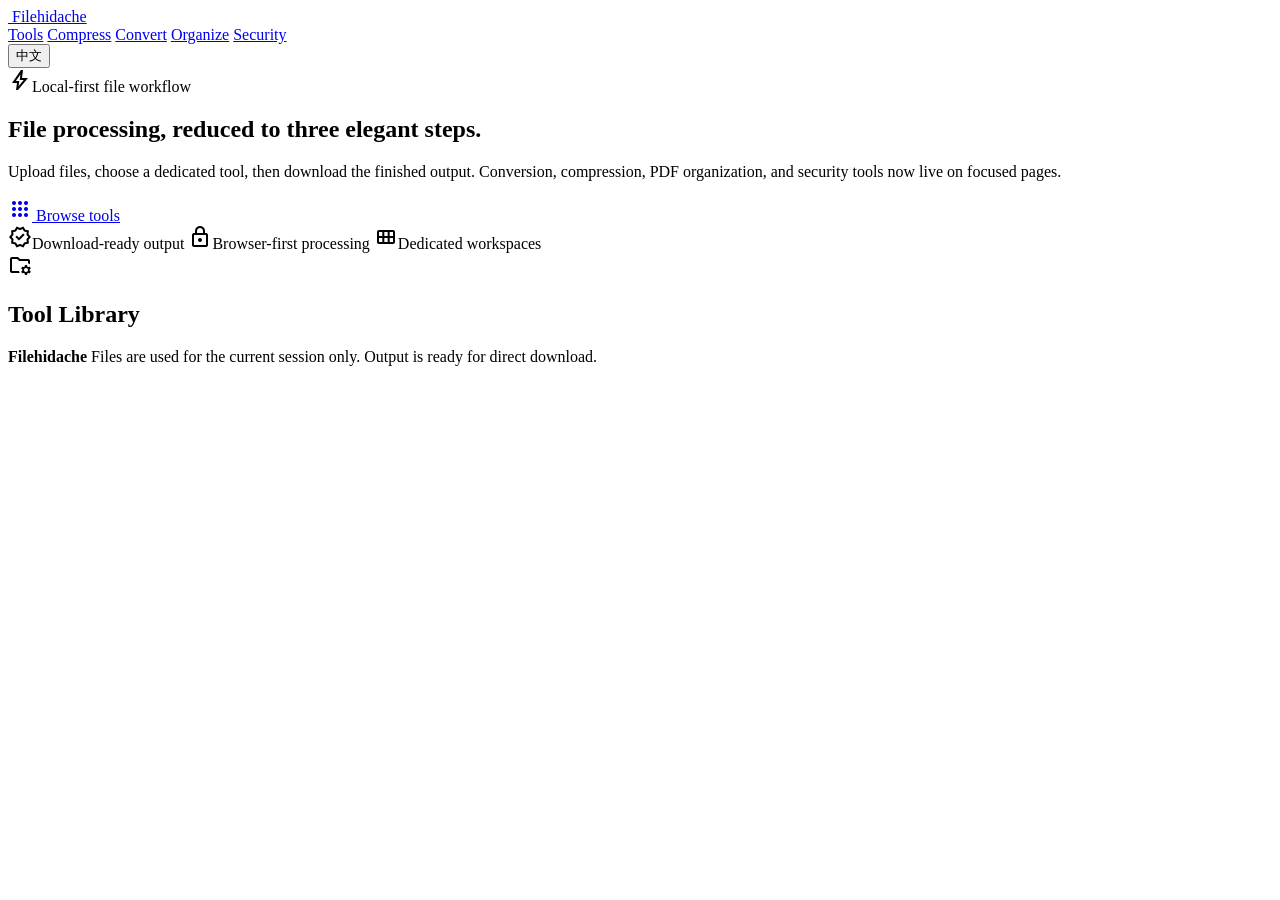
==== index.html @ 335531cc "Add files via upload" ====
﻿<!doctype html>
<html lang="zh-CN">
<head>
  <meta charset="utf-8">
  <meta name="viewport" content="width=device-width, initial-scale=1">
  <title>Filehidache - File Processing</title>
  <link rel="preconnect" href="https://fonts.googleapis.com">
  <link rel="preconnect" href="https://fonts.gstatic.com" crossorigin>
  <link href="https://fonts.googleapis.com/css2?family=Inter:wght@400;600;700;800;900&display=swap" rel="stylesheet">
  <link href="https://fonts.googleapis.com/css2?family=Material+Symbols+Outlined:wght,FILL@100..700,0..1&display=swap" rel="stylesheet">
  <link rel="stylesheet" href="assets/app.css">
</head>
<body data-page="tools">
  <header class="topbar">
    <div class="container topbar-inner">
      <a class="brand" href="index.html">
        <span class="brand-mark" aria-hidden="true"><img class="brand-logo" src="assets/filehidache-logo.png" alt=""></span>
        <span>Filehidache</span>
      </a>
      <nav class="nav" aria-label="Primary navigation">
        <a href="index.html">Tools</a>
        <a href="compress.html">Compress</a>
        <a href="convert.html">Convert</a>
        <a href="merge.html">Organize</a>
        <a href="security.html">Security</a>
      </nav>
      <div class="account-actions">
        <button id="languageToggle" class="lang-toggle" type="button" aria-label="Switch language">中文</button>
      </div>
    </div>
  </header>

  <main>
    <section class="hero">
      <div class="container hero-grid">
        <div>
          <span class="eyebrow"><span class="material-symbols-outlined">bolt</span>Local-first file workflow</span>
          <h1>File processing, reduced to three elegant steps.</h1>
          <p>Upload files, choose a dedicated tool, then download the finished output. Conversion, compression, PDF organization, and security tools now live on focused pages.</p>
          <div class="hero-actions">
            <a class="btn btn-primary" href="#tools">
              <span class="material-symbols-outlined">apps</span>
              Browse tools
            </a>
          </div>
          <div class="trust-row">
            <span><span class="material-symbols-outlined">verified</span>Download-ready output</span>
            <span><span class="material-symbols-outlined">lock</span>Browser-first processing</span>
            <span><span class="material-symbols-outlined">view_module</span>Dedicated workspaces</span>
          </div>
        </div>
        <div class="hero-card hero-art" aria-hidden="true">
          <div class="art-orbit art-orbit-one"></div>
          <div class="art-orbit art-orbit-two"></div>
          <div class="art-glass art-glass-main">
            <span></span>
            <span></span>
            <span></span>
          </div>
          <div class="art-glass art-glass-side">
            <span></span>
            <span></span>
          </div>
          <div class="art-core">
            <span class="material-symbols-outlined">folder_managed</span>
          </div>
          <div class="art-dot art-dot-one"></div>
          <div class="art-dot art-dot-two"></div>
          <div class="art-dot art-dot-three"></div>
        </div>
      </div>
    </section>

    <section id="tools" class="section section-muted tool-library-section">
      <div class="container">
        <div class="section-head">
          <div>
            <h2>Tool Library</h2>
          </div>
        </div>
        <div id="toolGrid" class="tool-grid"></div>
      </div>
    </section>
  </main>

  <footer class="footer">
    <div class="container footer-inner">
      <strong>Filehidache</strong>
      <span>Files are used for the current session only. Output is ready for direct download.</span>
    </div>
  </footer>

  <script src="assets/app.js"></script>
</body>
</html>
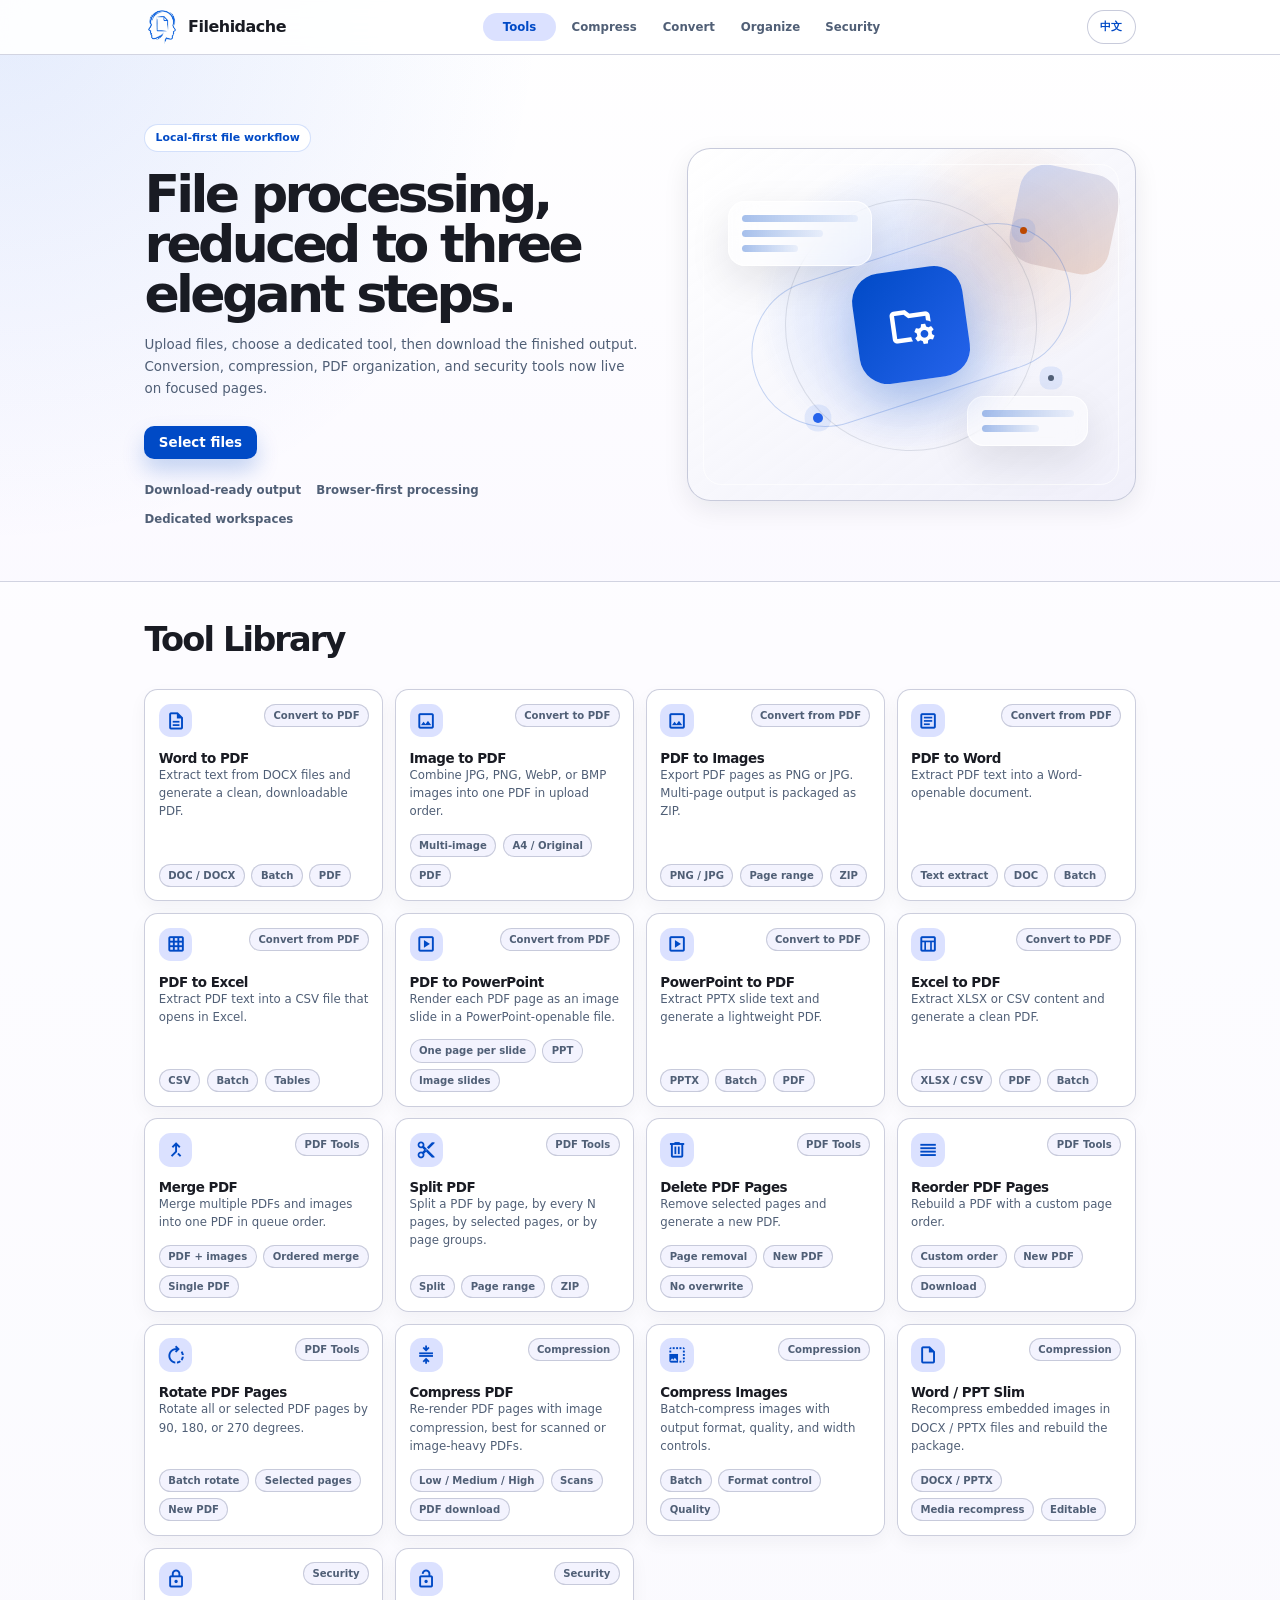
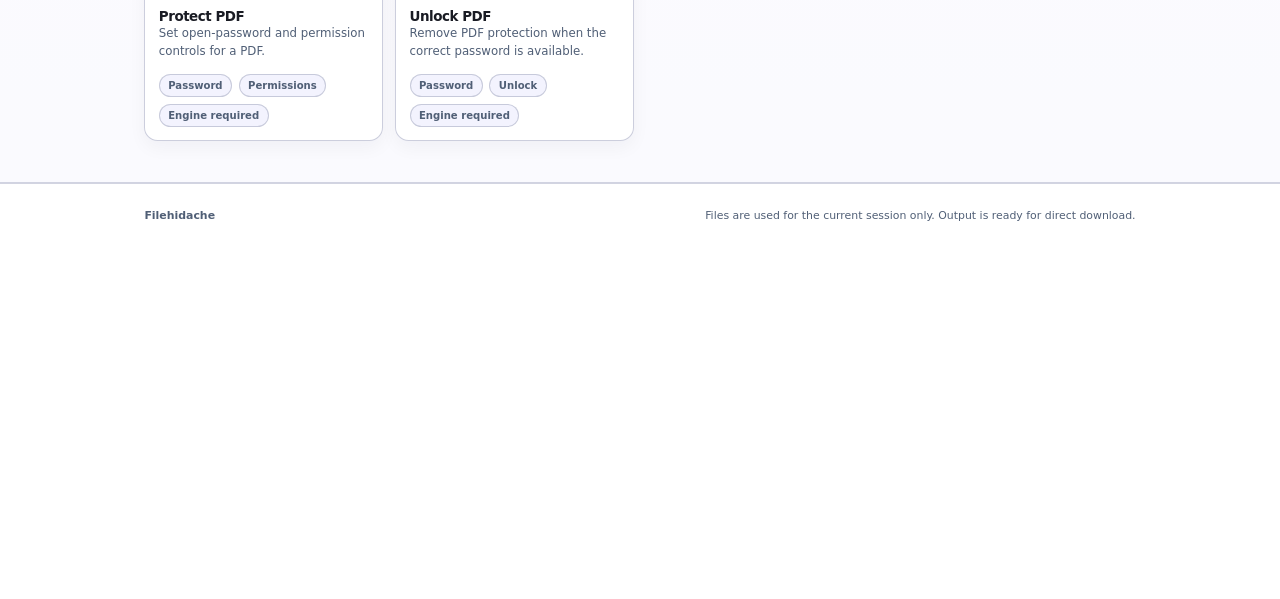
==== commit 2fbabdc2: "fix: publish assets folder for GitHub Pages" ====
--- a/index.html
+++ b/index.html
@@ -90,7 +90,8 @@
     </div>
   </footer>
 
-  <script src="assets/app.js"></script>
+  <script>setTimeout(function(){document.body&&document.body.classList.add("app-ready");},1800);</script>
+  <script src="assets/app.js"></script>
 </body>
 </html>
 
--- a/assets/app.css
+++ b/assets/app.css
@@ -0,0 +1,1439 @@
+:root {
+  --surface: #faf8ff;
+  --surface-lowest: #ffffff;
+  --surface-low: #f3f3fe;
+  --surface-container: #ededf9;
+  --surface-high: #e7e7f3;
+  --text: #191b23;
+  --muted: #505f76;
+  --line: #c3c6d7;
+  --primary: #004ac6;
+  --primary-strong: #2563eb;
+  --primary-soft: #dbe1ff;
+  --orange: #bc4800;
+  --danger: #ba1a1a;
+  --ok: #0f7b4f;
+  --shadow: 0 10px 30px rgba(15, 23, 42, 0.08);
+  --radius: 16px;
+  --ui-zoom: 0.84;
+  --latin-font: Inter, ui-sans-serif, system-ui, -apple-system, BlinkMacSystemFont, "Segoe UI", sans-serif;
+}
+
+* {
+  box-sizing: border-box;
+}
+
+html {
+  scroll-behavior: smooth;
+}
+
+body {
+  margin: 0;
+  min-height: 100vh;
+  font-family: var(--latin-font);
+  color: var(--text);
+  background:
+    radial-gradient(circle at top left, rgba(37, 99, 235, 0.12), transparent 34rem),
+    linear-gradient(180deg, #ffffff 0%, var(--surface) 40%, var(--surface-low) 100%);
+  zoom: var(--ui-zoom);
+}
+
+body:not(.app-ready) .topbar,
+body:not(.app-ready) main,
+body:not(.app-ready) footer {
+  opacity: 0;
+}
+
+body:not(.app-ready) .topbar {
+  pointer-events: none;
+}
+
+body.app-ready .topbar,
+body.app-ready main,
+body.app-ready footer {
+  opacity: 1;
+  transition: opacity 120ms ease;
+}
+
+a {
+  color: inherit;
+  text-decoration: none;
+}
+
+button,
+input,
+select,
+textarea {
+  font: inherit;
+}
+
+button {
+  cursor: pointer;
+}
+
+button:disabled {
+  cursor: not-allowed;
+  opacity: 0.55;
+}
+
+.material-symbols-outlined {
+  font-variation-settings: "FILL" 0, "wght" 500, "GRAD" 0, "opsz" 24;
+  line-height: 1;
+}
+
+.container {
+  width: min(1180px, calc(100% - 42px));
+  margin: 0 auto;
+}
+
+.topbar {
+  position: sticky;
+  top: 0;
+  z-index: 40;
+  border-bottom: 1px solid rgba(195, 198, 215, 0.75);
+  background: rgba(255, 255, 255, 0.9);
+  backdrop-filter: blur(18px);
+}
+
+.topbar-inner {
+  height: 64px;
+  display: flex;
+  align-items: center;
+  justify-content: space-between;
+  gap: 24px;
+}
+
+.brand {
+  display: inline-flex;
+  align-items: center;
+  gap: 10px;
+  font-family: var(--latin-font);
+  font-weight: 800;
+  letter-spacing: -0.03em;
+  font-size: 19px;
+}
+
+.brand-mark {
+  width: 42px;
+  height: 42px;
+  display: inline-grid;
+  place-items: center;
+  flex: 0 0 auto;
+}
+
+.brand-logo {
+  width: 42px;
+  height: 42px;
+  display: block;
+  object-fit: contain;
+}
+
+.nav {
+  display: flex;
+  align-items: center;
+  justify-content: center;
+  gap: 6px;
+}
+
+.nav a {
+  display: inline-flex;
+  align-items: center;
+  justify-content: center;
+  min-width: 88px;
+  padding: 8px 12px;
+  border-radius: 999px;
+  color: var(--muted);
+  font-size: 14px;
+  font-weight: 700;
+  white-space: nowrap;
+  transition: 0.2s ease;
+}
+
+.nav a:hover,
+.nav a.is-active {
+  color: var(--primary);
+  background: var(--primary-soft);
+}
+
+.account-actions {
+  display: flex;
+  align-items: center;
+  gap: 10px;
+}
+
+.lang-toggle {
+  width: 58px;
+  min-height: 40px;
+  border: 1px solid rgba(195, 198, 215, 0.9);
+  border-radius: 999px;
+  color: var(--primary);
+  background: #ffffff;
+  padding: 0 14px;
+  font-size: 13px;
+  font-weight: 900;
+}
+
+.lang-toggle:hover {
+  background: var(--primary-soft);
+}
+
+.ghost-link {
+  color: var(--muted);
+  font-size: 14px;
+  font-weight: 700;
+}
+
+.btn {
+  min-height: 40px;
+  border: 1px solid transparent;
+  border-radius: 12px;
+  display: inline-flex;
+  align-items: center;
+  justify-content: center;
+  gap: 9px;
+  padding: 0 16px;
+  font-weight: 800;
+  transition: 0.2s ease;
+}
+
+.btn-primary {
+  color: #ffffff;
+  background: var(--primary);
+  box-shadow: 0 14px 26px rgba(0, 74, 198, 0.22);
+}
+
+.btn-primary:hover {
+  background: #003ea8;
+  transform: translateY(-1px);
+}
+
+.btn-secondary {
+  color: var(--text);
+  background: #ffffff;
+  border-color: var(--line);
+}
+
+.btn-secondary:hover {
+  background: var(--surface-low);
+}
+
+.hero {
+  padding: 82px 0 66px;
+}
+
+.hero-grid {
+  display: grid;
+  grid-template-columns: minmax(0, 1.05fr) minmax(340px, 0.95fr);
+  gap: 56px;
+  align-items: center;
+}
+
+.eyebrow {
+  display: inline-flex;
+  align-items: center;
+  gap: 8px;
+  border: 1px solid rgba(37, 99, 235, 0.2);
+  border-radius: 999px;
+  background: #ffffff;
+  color: var(--primary);
+  font-size: 13px;
+  font-weight: 800;
+  padding: 8px 12px;
+}
+
+h1,
+h2,
+h3,
+p {
+  margin-top: 0;
+}
+
+.hero h1 {
+  margin: 20px 0 18px;
+  max-width: 780px;
+  font-size: clamp(34px, 5vw, 62px);
+  line-height: 0.96;
+  letter-spacing: -0.07em;
+}
+
+.hero p {
+  max-width: 640px;
+  color: var(--muted);
+  font-size: 16px;
+  line-height: 1.65;
+}
+
+.hero-actions {
+  display: flex;
+  flex-wrap: wrap;
+  gap: 14px;
+  margin-top: 30px;
+}
+
+.trust-row {
+  display: flex;
+  flex-wrap: wrap;
+  gap: 18px;
+  margin-top: 28px;
+  color: var(--muted);
+  font-size: 14px;
+  font-weight: 700;
+}
+
+.trust-row span {
+  display: inline-flex;
+  align-items: center;
+  gap: 7px;
+}
+
+.hero-card {
+  position: relative;
+  min-height: 420px;
+  border: 1px solid rgba(195, 198, 215, 0.9);
+  border-radius: 28px;
+  overflow: hidden;
+  background:
+    linear-gradient(145deg, rgba(255, 255, 255, 0.96), rgba(243, 243, 254, 0.92)),
+    radial-gradient(circle at 20% 20%, rgba(37, 99, 235, 0.12), transparent 20rem);
+  box-shadow: var(--shadow);
+  padding: 22px;
+}
+
+.hero-card::before {
+  content: "";
+  position: absolute;
+  inset: 24px 24px auto auto;
+  width: 120px;
+  height: 120px;
+  border-radius: 32px;
+  background: linear-gradient(135deg, rgba(37, 99, 235, 0.2), rgba(188, 72, 0, 0.16));
+  transform: rotate(12deg);
+}
+
+.product-brief {
+  display: flex;
+  flex-direction: column;
+  justify-content: space-between;
+  gap: 22px;
+}
+
+.product-brief::before {
+  opacity: 0.55;
+}
+
+.brief-topline,
+.brief-flow,
+.brief-metrics {
+  position: relative;
+  z-index: 1;
+}
+
+.brief-topline {
+  display: flex;
+  align-items: flex-start;
+  justify-content: space-between;
+  gap: 18px;
+}
+
+.brief-score {
+  width: 74px;
+  height: 74px;
+  border-radius: 24px;
+  display: grid;
+  place-items: center;
+  color: #ffffff;
+  background: linear-gradient(135deg, var(--primary), var(--primary-strong));
+  font-size: 28px;
+  font-weight: 950;
+  letter-spacing: -0.08em;
+  box-shadow: 0 18px 34px rgba(0, 74, 198, 0.2);
+}
+
+.product-brief h2 {
+  position: relative;
+  z-index: 1;
+  max-width: 480px;
+  margin: 0;
+  font-size: clamp(28px, 4vw, 46px);
+  line-height: 1.02;
+  letter-spacing: -0.06em;
+}
+
+.product-brief p {
+  position: relative;
+  z-index: 1;
+  max-width: 520px;
+  margin: 0;
+  color: var(--muted);
+  line-height: 1.6;
+}
+
+.brief-metrics {
+  display: grid;
+  grid-template-columns: repeat(3, 1fr);
+  gap: 12px;
+}
+
+.brief-metrics div {
+  border: 1px solid rgba(195, 198, 215, 0.75);
+  border-radius: 16px;
+  background: rgba(255, 255, 255, 0.72);
+  padding: 14px;
+}
+
+.brief-metrics strong {
+  display: block;
+  font-size: 26px;
+  line-height: 1;
+  letter-spacing: -0.06em;
+}
+
+.brief-metrics span {
+  display: block;
+  margin-top: 6px;
+  color: var(--muted);
+  font-size: 12px;
+  font-weight: 800;
+}
+
+.brief-flow {
+  display: flex;
+  flex-wrap: wrap;
+  gap: 10px;
+}
+
+.brief-flow span {
+  border: 1px solid rgba(0, 74, 198, 0.16);
+  border-radius: 999px;
+  background: var(--primary-soft);
+  color: var(--primary);
+  padding: 9px 12px;
+  font-size: 13px;
+  font-weight: 900;
+}
+
+.hero-art {
+  min-height: 420px;
+  isolation: isolate;
+  background:
+    radial-gradient(circle at 48% 45%, rgba(37, 99, 235, 0.24), transparent 11rem),
+    radial-gradient(circle at 72% 28%, rgba(188, 72, 0, 0.14), transparent 9rem),
+    linear-gradient(145deg, rgba(255, 255, 255, 0.96), rgba(237, 237, 249, 0.82));
+}
+
+.hero-art::after {
+  content: "";
+  position: absolute;
+  inset: 18px;
+  border-radius: 22px;
+  border: 1px solid rgba(255, 255, 255, 0.7);
+  pointer-events: none;
+}
+
+.art-orbit {
+  position: absolute;
+  inset: 50%;
+  border: 1px solid rgba(0, 74, 198, 0.22);
+  border-radius: 999px;
+  transform: translate(-50%, -50%) rotate(-18deg);
+}
+
+.art-orbit-one {
+  width: 390px;
+  height: 176px;
+}
+
+.art-orbit-two {
+  width: 300px;
+  height: 300px;
+  border-color: rgba(80, 95, 118, 0.16);
+  transform: translate(-50%, -50%) rotate(24deg);
+}
+
+.art-core {
+  position: absolute;
+  left: 50%;
+  top: 50%;
+  width: 132px;
+  height: 132px;
+  border-radius: 34px;
+  display: grid;
+  place-items: center;
+  color: #ffffff;
+  background: linear-gradient(135deg, var(--primary), var(--primary-strong));
+  box-shadow: 0 26px 54px rgba(0, 74, 198, 0.24);
+  transform: translate(-50%, -50%) rotate(-8deg);
+  z-index: 3;
+}
+
+.art-core .material-symbols-outlined {
+  font-size: 56px;
+}
+
+.art-glass {
+  position: absolute;
+  z-index: 2;
+  border: 1px solid rgba(255, 255, 255, 0.82);
+  border-radius: 20px;
+  background: rgba(255, 255, 255, 0.48);
+  box-shadow: 0 18px 48px rgba(15, 23, 42, 0.1);
+  backdrop-filter: blur(16px);
+  display: grid;
+  gap: 10px;
+  padding: 16px;
+}
+
+.art-glass span {
+  display: block;
+  height: 8px;
+  border-radius: 999px;
+  background: linear-gradient(90deg, rgba(0, 74, 198, 0.35), rgba(0, 74, 198, 0.06));
+}
+
+.art-glass-main {
+  width: 172px;
+  left: 48px;
+  top: 62px;
+}
+
+.art-glass-main span:nth-child(2) {
+  width: 70%;
+}
+
+.art-glass-main span:nth-child(3) {
+  width: 48%;
+}
+
+.art-glass-side {
+  width: 144px;
+  right: 56px;
+  bottom: 64px;
+}
+
+.tool-library-section {
+  scroll-margin-top: 72px;
+}
+
+.art-glass-side span:nth-child(2) {
+  width: 62%;
+}
+
+.art-dot {
+  position: absolute;
+  z-index: 4;
+  border-radius: 999px;
+  background: var(--primary-strong);
+  box-shadow: 0 0 0 10px rgba(37, 99, 235, 0.1);
+}
+
+.art-dot-one {
+  width: 12px;
+  height: 12px;
+  left: 28%;
+  bottom: 22%;
+}
+
+.art-dot-two {
+  width: 9px;
+  height: 9px;
+  right: 24%;
+  top: 22%;
+  background: var(--orange);
+}
+
+.art-dot-three {
+  width: 7px;
+  height: 7px;
+  right: 18%;
+  bottom: 34%;
+  background: var(--muted);
+}
+
+.drop-visual {
+  position: relative;
+  height: 100%;
+  min-height: 292px;
+  border: 2px dashed rgba(0, 74, 198, 0.28);
+  border-radius: 22px;
+  display: grid;
+  place-items: center;
+  text-align: center;
+  background: rgba(255, 255, 255, 0.72);
+}
+
+.drop-visual strong {
+  display: block;
+  margin: 18px 0 8px;
+  font-size: 26px;
+  letter-spacing: -0.04em;
+}
+
+.drop-visual p {
+  margin: 0;
+  font-size: 15px;
+}
+
+.upload-orb {
+  width: 74px;
+  height: 74px;
+  display: grid;
+  place-items: center;
+  border-radius: 28px;
+  color: var(--primary);
+  background: var(--primary-soft);
+}
+
+.section {
+  padding: 48px 0;
+}
+
+.section-muted {
+  border-block: 1px solid rgba(195, 198, 215, 0.75);
+  background: rgba(255, 255, 255, 0.62);
+}
+
+.section-head {
+  display: flex;
+  justify-content: space-between;
+  align-items: end;
+  gap: 24px;
+  margin-bottom: 28px;
+}
+
+.section-head h2,
+.page-hero h1 {
+  margin-bottom: 10px;
+  font-size: clamp(26px, 3.4vw, 40px);
+  line-height: 1.04;
+  letter-spacing: -0.055em;
+}
+
+.section-head p,
+.page-hero p {
+  color: var(--muted);
+  line-height: 1.65;
+}
+
+.tool-grid {
+  display: grid;
+  grid-template-columns: repeat(4, minmax(0, 1fr));
+  gap: 14px;
+}
+
+.tool-card,
+.feature-card,
+.panel {
+  border: 1px solid rgba(195, 198, 215, 0.85);
+  border-radius: var(--radius);
+  background: rgba(255, 255, 255, 0.9);
+  box-shadow: 0 8px 22px rgba(15, 23, 42, 0.045);
+}
+
+.tool-card {
+  min-height: 174px;
+  padding: 16px;
+  display: flex;
+  flex-direction: column;
+  gap: 16px;
+  transition: 0.2s ease;
+}
+
+.tool-card:hover {
+  transform: translateY(-4px);
+  border-color: rgba(37, 99, 235, 0.38);
+  box-shadow: var(--shadow);
+}
+
+.tool-card-top {
+  display: flex;
+  justify-content: space-between;
+  align-items: flex-start;
+  gap: 16px;
+}
+
+.tool-icon {
+  width: 40px;
+  height: 40px;
+  border-radius: 14px;
+  display: grid;
+  place-items: center;
+  color: var(--primary);
+  background: var(--primary-soft);
+}
+
+.tool-card h3 {
+  margin: 0;
+  font-size: 16px;
+  letter-spacing: -0.035em;
+}
+
+.tool-card p {
+  margin: 0;
+  color: var(--muted);
+  line-height: 1.55;
+  font-size: 14px;
+}
+
+.chip-row {
+  display: flex;
+  flex-wrap: wrap;
+  gap: 8px;
+  margin-top: auto;
+}
+
+.chip {
+  display: inline-flex;
+  align-items: center;
+  gap: 6px;
+  border: 1px solid rgba(195, 198, 215, 0.9);
+  border-radius: 999px;
+  color: var(--muted);
+  background: var(--surface-low);
+  padding: 6px 10px;
+  font-size: 12px;
+  font-weight: 750;
+}
+
+.feature-grid {
+  display: grid;
+  grid-template-columns: repeat(3, 1fr);
+  gap: 18px;
+}
+
+.feature-card {
+  padding: 20px;
+}
+
+.feature-card h3 {
+  margin: 16px 0 8px;
+  font-size: 17px;
+}
+
+.feature-card p {
+  margin: 0;
+  color: var(--muted);
+  line-height: 1.55;
+  font-size: 14px;
+}
+
+.page-hero {
+  padding: 42px 0 22px;
+}
+
+.workspace {
+  display: grid;
+  grid-template-columns: 260px minmax(0, 1fr) 320px;
+  gap: 18px;
+  align-items: start;
+  padding-bottom: 64px;
+}
+
+.panel {
+  padding: 18px;
+}
+
+.sticky {
+  position: sticky;
+  top: 82px;
+}
+
+.workspace > aside:last-child .sticky {
+  position: static;
+  top: auto;
+}
+
+.rail-title {
+  color: var(--muted);
+  font-size: 12px;
+  font-weight: 900;
+  letter-spacing: 0.09em;
+  text-transform: uppercase;
+  margin-bottom: 14px;
+}
+
+.tool-rail {
+  display: grid;
+  gap: 9px;
+}
+
+.rail-button {
+  width: 100%;
+  border: 1px solid transparent;
+  border-radius: 13px;
+  background: transparent;
+  color: var(--muted);
+  display: flex;
+  align-items: center;
+  gap: 10px;
+  padding: 10px;
+  text-align: left;
+  font-weight: 800;
+  transition: 0.18s ease;
+}
+
+.rail-button:hover,
+.rail-button.is-active {
+  color: var(--primary);
+  border-color: rgba(37, 99, 235, 0.22);
+  background: var(--primary-soft);
+}
+
+.workspace-title {
+  display: flex;
+  justify-content: space-between;
+  align-items: flex-start;
+  gap: 20px;
+  margin-bottom: 18px;
+}
+
+.workspace-title h2 {
+  margin: 0 0 8px;
+  font-size: clamp(24px, 3.2vw, 34px);
+  line-height: 1.08;
+  letter-spacing: -0.055em;
+}
+
+.workspace-title p {
+  margin: 0;
+  color: var(--muted);
+  line-height: 1.55;
+}
+
+.status-pill {
+  white-space: nowrap;
+  border-radius: 999px;
+  color: var(--primary);
+  background: var(--primary-soft);
+  padding: 9px 12px;
+  font-size: 13px;
+  font-weight: 850;
+}
+
+.message {
+  margin: 14px 0;
+  border: 1px solid rgba(195, 198, 215, 0.85);
+  border-radius: 14px;
+  background: var(--surface-low);
+  color: var(--muted);
+  padding: 14px 16px;
+  line-height: 1.5;
+}
+
+.message.is-error {
+  color: var(--danger);
+  border-color: rgba(186, 26, 26, 0.22);
+  background: #fff1f0;
+}
+
+.dropzone {
+  border: 2px dashed rgba(0, 74, 198, 0.24);
+  border-radius: 22px;
+  background: rgba(250, 248, 255, 0.76);
+  padding: 26px;
+  display: grid;
+  place-items: center;
+  text-align: center;
+  transition: 0.2s ease;
+}
+
+.dropzone:hover,
+.dropzone.is-dragging {
+  border-color: var(--primary-strong);
+  background: var(--surface-low);
+}
+
+.dropzone h3 {
+  margin: 16px 0 8px;
+  font-size: 20px;
+  letter-spacing: -0.04em;
+}
+
+.dropzone p {
+  color: var(--muted);
+  margin-bottom: 18px;
+}
+
+.queue,
+.results-list {
+  display: grid;
+  gap: 12px;
+}
+
+.queue-panel {
+  min-height: 420px;
+}
+
+.queue-panel .queue {
+  min-height: 320px;
+  align-content: start;
+}
+
+.file-row,
+.result-row {
+  border: 1px solid rgba(195, 198, 215, 0.85);
+  border-radius: 14px;
+  background: #ffffff;
+  padding: 14px;
+  display: flex;
+  align-items: center;
+  gap: 14px;
+}
+
+.file-row.is-selected {
+  border-color: rgba(37, 99, 235, 0.55);
+  box-shadow: 0 0 0 3px rgba(37, 99, 235, 0.12);
+}
+
+.file-main,
+.result-main {
+  min-width: 0;
+  flex: 1;
+}
+
+.file-name,
+.result-name {
+  overflow: hidden;
+  text-overflow: ellipsis;
+  white-space: nowrap;
+  font-weight: 850;
+}
+
+.file-meta,
+.result-meta {
+  color: var(--muted);
+  font-size: 13px;
+  margin-top: 4px;
+}
+
+.icon-button {
+  width: 38px;
+  height: 38px;
+  border: 1px solid rgba(195, 198, 215, 0.85);
+  border-radius: 12px;
+  color: var(--muted);
+  background: #ffffff;
+  display: inline-grid;
+  place-items: center;
+}
+
+.icon-button:hover {
+  color: var(--primary);
+  background: var(--surface-low);
+}
+
+.preview {
+  min-height: 240px;
+  border: 1px solid rgba(195, 198, 215, 0.85);
+  border-radius: 16px;
+  background: var(--surface-low);
+  overflow: auto;
+  display: grid;
+  place-items: center;
+  padding: 16px;
+  color: var(--muted);
+  text-align: center;
+}
+
+.preview img,
+.preview canvas {
+  max-width: 100%;
+  border-radius: 12px;
+  box-shadow: 0 12px 26px rgba(15, 23, 42, 0.12);
+  background: #ffffff;
+}
+
+.size-estimate {
+  margin-top: 18px;
+  padding: 18px 0 2px;
+  border-top: 1px solid rgba(195, 198, 215, 0.75);
+  display: grid;
+  gap: 16px;
+}
+
+.estimate-row {
+  display: flex;
+  align-items: center;
+  justify-content: space-between;
+  gap: 18px;
+  color: var(--muted);
+  font-size: 14px;
+  font-weight: 850;
+}
+
+.estimate-row strong {
+  color: var(--text);
+  font-family: ui-monospace, "SFMono-Regular", Consolas, monospace;
+  font-size: 14px;
+  letter-spacing: 0.02em;
+  white-space: nowrap;
+}
+
+.estimate-mark {
+  color: var(--muted);
+}
+
+.saving-value {
+  color: var(--primary) !important;
+}
+
+.params {
+  display: grid;
+  gap: 14px;
+}
+
+.field label {
+  display: block;
+  margin-bottom: 7px;
+  color: var(--muted);
+  font-size: 13px;
+  font-weight: 850;
+}
+
+.field input,
+.field select {
+  width: 100%;
+  min-height: 44px;
+  border: 1px solid rgba(195, 198, 215, 0.95);
+  border-radius: 12px;
+  background: #ffffff;
+  color: var(--text);
+  padding: 0 12px;
+}
+
+.field input[type="hidden"] {
+  display: none;
+}
+
+.choice-grid {
+  display: grid;
+  grid-template-columns: repeat(auto-fit, minmax(112px, 1fr));
+  gap: 8px;
+}
+
+.choice-button {
+  min-height: 38px;
+  border: 1px solid rgba(195, 198, 215, 0.95);
+  border-radius: 12px;
+  background: #ffffff;
+  color: var(--muted);
+  padding: 8px 10px;
+  font-size: 12px;
+  font-weight: 850;
+  text-align: center;
+}
+
+.choice-button:hover,
+.choice-button.is-active {
+  border-color: rgba(37, 99, 235, 0.35);
+  color: var(--primary);
+  background: var(--primary-soft);
+}
+
+.field input[type="range"] {
+  padding: 0;
+}
+
+.aside-actions {
+  display: grid;
+  gap: 12px;
+  margin-top: 18px;
+  padding-top: 18px;
+  border-top: 1px solid rgba(195, 198, 215, 0.75);
+}
+
+.tip {
+  margin: 16px 0 0;
+  color: var(--muted);
+  line-height: 1.55;
+  font-size: 13px;
+}
+
+.download-summary {
+  display: none;
+  border: 1px solid rgba(37, 99, 235, 0.22);
+  border-radius: 16px;
+  background: var(--primary-soft);
+  padding: 15px;
+  margin-bottom: 14px;
+}
+
+.download-summary.is-visible {
+  display: block;
+}
+
+.footer {
+  border-top: 1px solid rgba(195, 198, 215, 0.75);
+  background: #ffffff;
+  color: var(--muted);
+}
+
+.footer-inner {
+  min-height: 76px;
+  display: flex;
+  align-items: center;
+  justify-content: space-between;
+  gap: 18px;
+  font-size: 13px;
+}
+
+.download-dock {
+  position: fixed;
+  right: 24px;
+  bottom: 24px;
+  z-index: 60;
+  width: min(360px, calc(100vw - 48px));
+  border: 1px solid rgba(0, 74, 198, 0.22);
+  border-radius: 18px;
+  background: rgba(255, 255, 255, 0.94);
+  box-shadow: 0 18px 46px rgba(15, 23, 42, 0.18);
+  backdrop-filter: blur(18px);
+  padding: 16px;
+  display: none;
+}
+
+.download-dock.is-visible {
+  display: block;
+}
+
+.download-dock strong {
+  display: block;
+  overflow: hidden;
+  text-overflow: ellipsis;
+  white-space: nowrap;
+  font-size: 15px;
+  letter-spacing: -0.03em;
+}
+
+.download-dock p {
+  margin: 6px 0 12px;
+  color: var(--muted);
+  font-size: 13px;
+}
+
+.download-dock-actions {
+  display: grid;
+  grid-template-columns: 1fr auto;
+  gap: 10px;
+}
+
+html[lang="zh-CN"] body {
+  font-family: "PingFang SC", "Microsoft YaHei UI", "Microsoft YaHei", "Noto Sans SC", "Source Han Sans SC", Inter, sans-serif;
+  letter-spacing: 0;
+  text-rendering: geometricPrecision;
+}
+
+html[lang="zh-CN"] .hero h1,
+html[lang="zh-CN"] .section-head h2,
+html[lang="zh-CN"] .page-hero h1,
+html[lang="zh-CN"] .workspace-title h2 {
+  letter-spacing: -0.012em;
+  line-height: 1.22;
+  font-weight: 850;
+}
+
+html[lang="zh-CN"] .hero h1 {
+  max-width: 680px;
+  margin: 22px 0 20px;
+  font-size: clamp(38px, 4.3vw, 56px);
+  line-height: 1.16;
+  letter-spacing: -0.018em;
+}
+
+html[lang="zh-CN"] .hero p,
+html[lang="zh-CN"] .section-head p,
+html[lang="zh-CN"] .page-hero p,
+html[lang="zh-CN"] .tool-card p,
+html[lang="zh-CN"] .tip,
+html[lang="zh-CN"] .message {
+  line-height: 1.82;
+  letter-spacing: 0.01em;
+  text-align: left;
+}
+
+html[lang="zh-CN"] .hero p,
+html[lang="zh-CN"] .page-hero p {
+  max-width: 590px;
+  font-size: 16px;
+}
+
+html[lang="zh-CN"] .hero p {
+  line-height: 1.95;
+  color: #4f5b70;
+}
+
+html[lang="zh-CN"] .hero-actions {
+  margin-top: 30px;
+}
+
+html[lang="zh-CN"] .trust-row {
+  gap: 10px;
+  max-width: 620px;
+  line-height: 1.45;
+}
+
+html[lang="zh-CN"] .trust-row span {
+  min-height: 34px;
+  padding: 8px 12px;
+  border: 1px solid rgba(15, 23, 42, 0.08);
+  border-radius: 999px;
+  background: rgba(255, 255, 255, 0.74);
+  color: #526078;
+  box-shadow: 0 10px 24px rgba(15, 23, 42, 0.05);
+}
+
+html[lang="zh-CN"] body[data-page="tools"] .hero h1 {
+  font-family: var(--latin-font);
+  font-weight: 700;
+  max-width: 780px;
+  margin: 20px 0 18px;
+  font-size: clamp(34px, 5vw, 62px);
+  line-height: 0.96;
+  letter-spacing: -0.07em;
+}
+
+html[lang="zh-CN"] body[data-page="tools"] .hero .eyebrow,
+html[lang="zh-CN"] body[data-page="tools"] .hero p {
+  font-family: var(--latin-font);
+}
+
+html[lang="zh-CN"] body[data-page="tools"] .hero p {
+  max-width: 640px;
+  color: var(--muted);
+  font-size: 16px;
+  line-height: 1.65;
+  letter-spacing: 0;
+}
+
+html[lang="zh-CN"] body[data-page="tools"] .hero-actions {
+  margin-top: 30px;
+}
+
+html[lang="zh-CN"] body[data-page="tools"] .hero-actions .btn {
+  font-family: var(--latin-font);
+  font-weight: 800;
+  letter-spacing: 0;
+}
+
+html[lang="zh-CN"] body[data-page="tools"] .trust-row {
+  font-family: var(--latin-font);
+  font-weight: 700;
+  gap: 18px;
+  max-width: none;
+  line-height: normal;
+}
+
+html[lang="zh-CN"] body[data-page="tools"] .trust-row span {
+  min-height: 0;
+  padding: 0;
+  border: 0;
+  border-radius: 0;
+  background: transparent;
+  color: var(--muted);
+  box-shadow: none;
+}
+
+html[lang="zh-CN"] .tool-library-section .section-head {
+  margin-bottom: 26px;
+}
+
+html[lang="zh-CN"] .tool-library-section .section-head h2 {
+  max-width: 720px;
+  font-size: clamp(30px, 3vw, 42px);
+  line-height: 1.22;
+}
+
+html[lang="zh-CN"] .nav a,
+html[lang="zh-CN"] .btn,
+html[lang="zh-CN"] .lang-toggle,
+html[lang="zh-CN"] .chip,
+html[lang="zh-CN"] .rail-button,
+html[lang="zh-CN"] .choice-button {
+  letter-spacing: 0.04em;
+}
+
+html[lang="zh-CN"] .tool-grid {
+  grid-template-columns: repeat(3, minmax(0, 1fr));
+  gap: 18px;
+}
+
+html[lang="zh-CN"] .tool-card {
+  gap: 16px;
+  min-height: 212px;
+  padding: 22px;
+  border-radius: 18px;
+}
+
+html[lang="zh-CN"] .tool-card h3 {
+  font-size: 18px;
+  line-height: 1.42;
+  letter-spacing: 0;
+}
+
+html[lang="zh-CN"] .tool-card p {
+  font-size: 13.5px;
+  color: #566176;
+}
+
+html[lang="zh-CN"] .tool-card-top {
+  gap: 12px;
+}
+
+html[lang="zh-CN"] .chip-row {
+  gap: 9px;
+}
+
+html[lang="zh-CN"] .chip {
+  padding: 7px 12px;
+  line-height: 1.42;
+  font-size: 12px;
+  font-weight: 800;
+}
+
+html[lang="zh-CN"] .choice-grid {
+  grid-template-columns: 1fr;
+  gap: 10px;
+}
+
+html[lang="zh-CN"] .choice-button {
+  min-height: 44px;
+  text-align: left;
+  padding-inline: 14px;
+  line-height: 1.45;
+  border-radius: 13px;
+}
+
+html[lang="zh-CN"] .rail-button {
+  min-height: 46px;
+  padding: 12px 13px;
+  line-height: 1.45;
+}
+
+html[lang="zh-CN"] .rail-title {
+  letter-spacing: 0.12em;
+}
+
+html[lang="zh-CN"] .field label {
+  line-height: 1.5;
+  margin-bottom: 9px;
+}
+
+html[lang="zh-CN"] .field input {
+  min-height: 46px;
+}
+
+html[lang="zh-CN"] .brief-metrics span {
+  line-height: 1.45;
+}
+
+html[lang="zh-CN"] .workspace {
+  grid-template-columns: 248px minmax(0, 1fr) 360px;
+  gap: 20px;
+}
+
+html[lang="zh-CN"] .panel {
+  padding: 20px;
+}
+
+html[lang="zh-CN"] .dropzone {
+  padding: 30px;
+}
+
+html[lang="zh-CN"] .dropzone h3 {
+  line-height: 1.35;
+}
+
+html[lang="zh-CN"] .file-row,
+html[lang="zh-CN"] .result-row {
+  padding: 16px;
+  gap: 12px;
+}
+
+html[lang="zh-CN"] .file-name,
+html[lang="zh-CN"] .result-name {
+  line-height: 1.45;
+  white-space: normal;
+}
+
+html[lang="zh-CN"] .file-meta,
+html[lang="zh-CN"] .result-meta {
+  line-height: 1.55;
+}
+
+html[lang="zh-CN"] .estimate-row {
+  font-size: 13.5px;
+  line-height: 1.5;
+}
+
+html[lang="zh-CN"] .download-dock strong,
+html[lang="zh-CN"] .download-dock p {
+  line-height: 1.55;
+  white-space: normal;
+}
+
+html[lang="zh-CN"] .section-head {
+  align-items: flex-start;
+  margin-bottom: 32px;
+}
+
+@media (max-width: 1120px) {
+  .workspace {
+    grid-template-columns: 260px minmax(0, 1fr);
+  }
+
+  .workspace > aside {
+    grid-column: 1 / -1;
+  }
+
+  .tool-grid {
+    grid-template-columns: repeat(3, minmax(0, 1fr));
+  }
+}
+
+@media (max-width: 860px) {
+  .container {
+    width: min(100% - 28px, 1280px);
+  }
+
+  .topbar-inner {
+    height: auto;
+    padding: 14px 0;
+    align-items: flex-start;
+    flex-direction: column;
+  }
+
+  .nav {
+    width: 100%;
+    overflow-x: auto;
+    padding-bottom: 2px;
+  }
+
+  .account-actions {
+    display: flex;
+    flex-wrap: wrap;
+  }
+
+  .hero {
+    padding-top: 44px;
+  }
+
+  .hero-grid,
+  .workspace {
+    grid-template-columns: 1fr;
+  }
+
+  .sticky {
+    position: static;
+  }
+
+  .tool-grid,
+  .feature-grid {
+    grid-template-columns: 1fr;
+  }
+
+  .section-head,
+  .workspace-title,
+  .footer-inner {
+    align-items: flex-start;
+    flex-direction: column;
+  }
+}
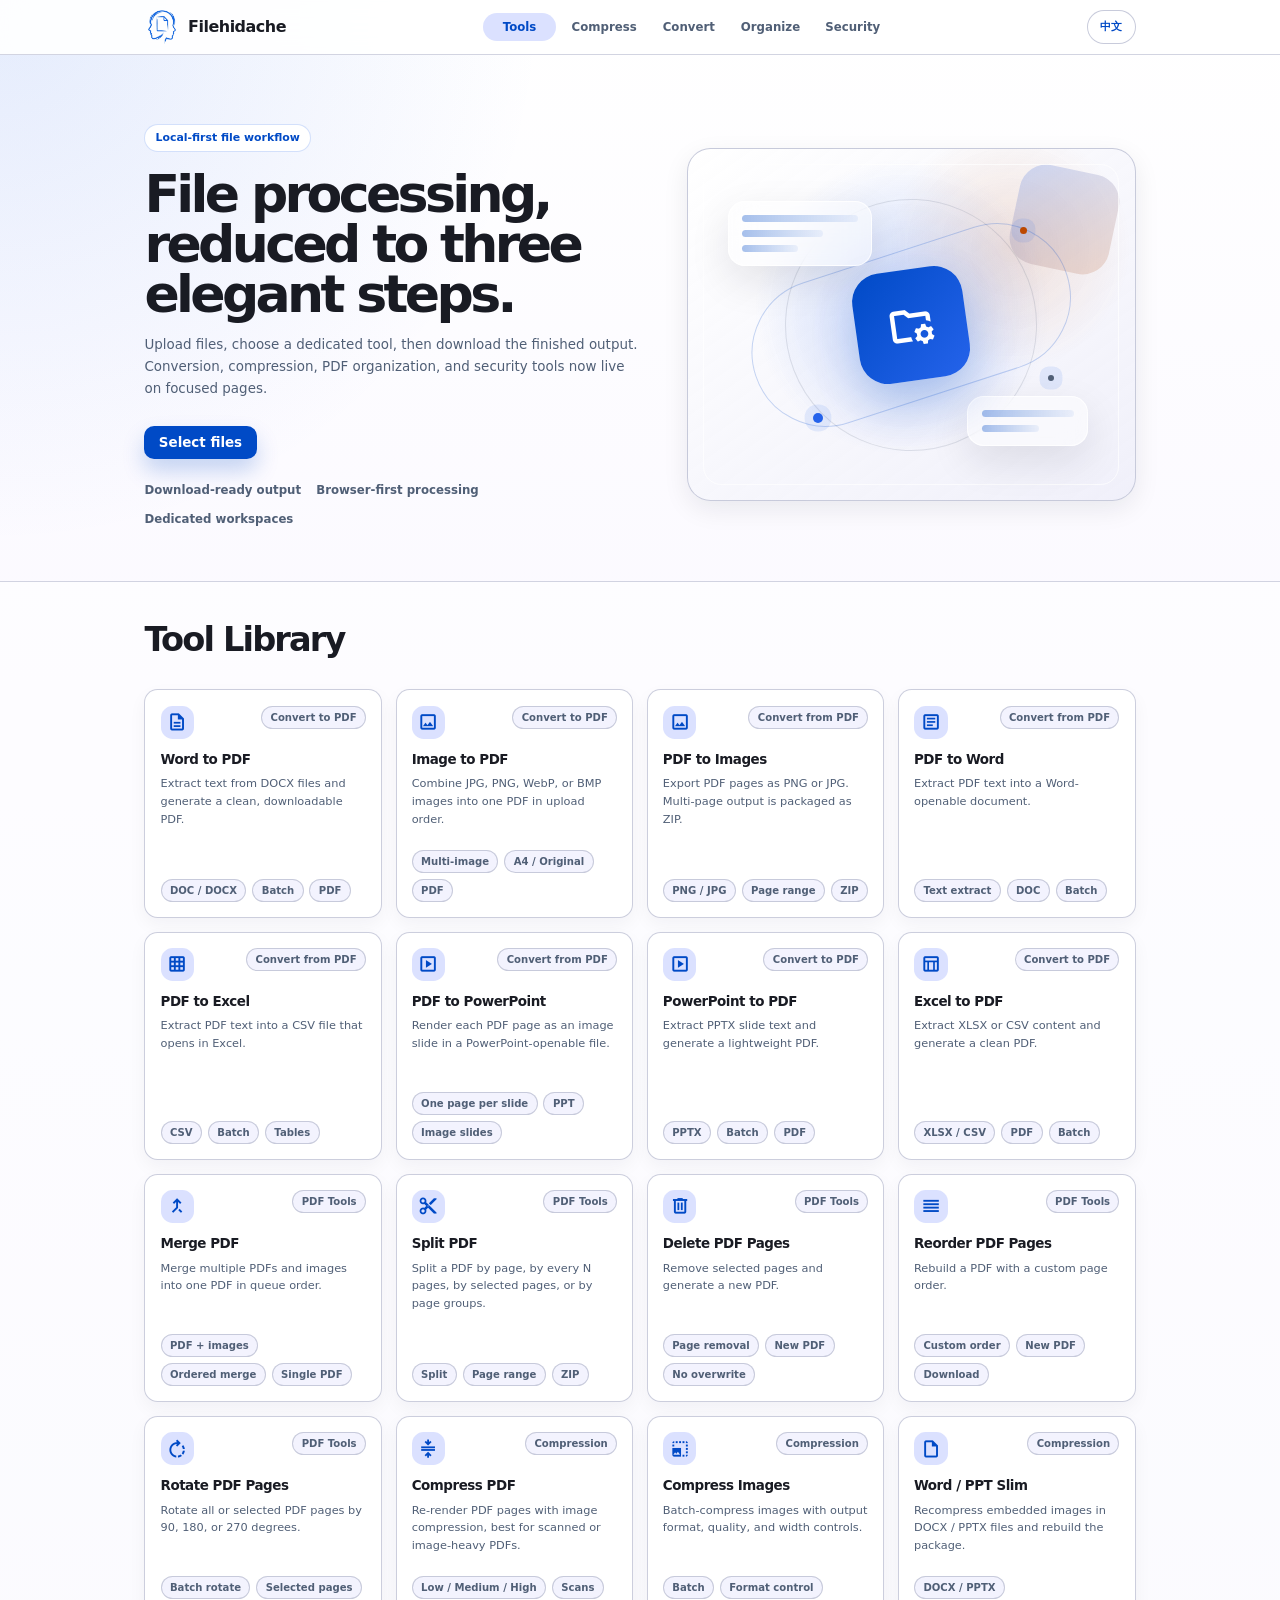
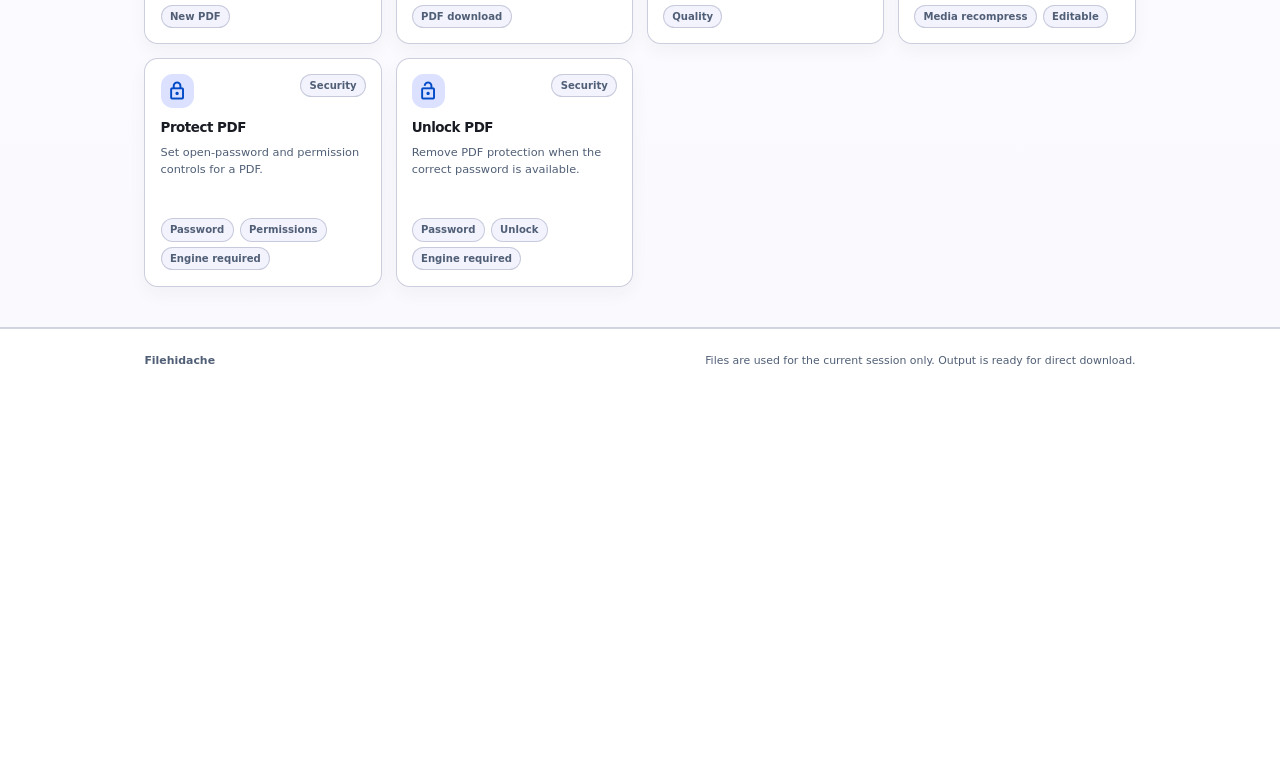
==== commit 69e3adea: "fix: default pages to English language" ====
--- a/index.html
+++ b/index.html
@@ -1,5 +1,5 @@
 ﻿<!doctype html>
-<html lang="zh-CN">
+<html lang="en">
 <head>
   <meta charset="utf-8">
   <meta name="viewport" content="width=device-width, initial-scale=1">
--- a/assets/app.css
+++ b/assets/app.css
@@ -617,7 +617,8 @@
 .tool-grid {
   display: grid;
   grid-template-columns: repeat(4, minmax(0, 1fr));
-  gap: 14px;
+  gap: 16px;
+  align-items: stretch;
 }
 
 .tool-card,
@@ -630,12 +631,14 @@
 }
 
 .tool-card {
-  min-height: 174px;
-  padding: 16px;
+  min-height: 238px;
+  height: 100%;
+  padding: 18px;
   display: flex;
   flex-direction: column;
-  gap: 16px;
+  gap: 14px;
   transition: 0.2s ease;
+  overflow: hidden;
 }
 
 .tool-card:hover {
@@ -648,7 +651,7 @@
   display: flex;
   justify-content: space-between;
   align-items: flex-start;
-  gap: 16px;
+  gap: 12px;
 }
 
 .tool-icon {
@@ -664,6 +667,7 @@
 .tool-card h3 {
   margin: 0;
   font-size: 16px;
+  line-height: 1.32;
   letter-spacing: -0.035em;
 }
 
@@ -671,13 +675,20 @@
   margin: 0;
   color: var(--muted);
   line-height: 1.55;
-  font-size: 14px;
+  font-size: 13.5px;
+}
+
+.tool-card-copy {
+  display: grid;
+  gap: 8px;
+  min-height: 104px;
+  align-content: start;
 }
 
 .chip-row {
   display: flex;
   flex-wrap: wrap;
-  gap: 8px;
+  gap: 7px;
   margin-top: auto;
 }
 
@@ -1252,26 +1263,34 @@
 }
 
 html[lang="zh-CN"] .tool-grid {
-  grid-template-columns: repeat(3, minmax(0, 1fr));
-  gap: 18px;
+  grid-template-columns: repeat(4, minmax(0, 1fr));
+  gap: 16px;
 }
 
 html[lang="zh-CN"] .tool-card {
-  gap: 16px;
-  min-height: 212px;
-  padding: 22px;
+  gap: 14px;
+  min-height: 238px;
+  padding: 18px;
   border-radius: 18px;
 }
 
 html[lang="zh-CN"] .tool-card h3 {
-  font-size: 18px;
-  line-height: 1.42;
+  font-size: 17px;
+  line-height: 1.36;
   letter-spacing: 0;
 }
 
 html[lang="zh-CN"] .tool-card p {
-  font-size: 13.5px;
+  font-size: 13px;
+  line-height: 1.72;
   color: #566176;
+  word-break: normal;
+  overflow-wrap: anywhere;
+}
+
+html[lang="zh-CN"] .tool-card-copy {
+  min-height: 116px;
+  gap: 9px;
 }
 
 html[lang="zh-CN"] .tool-card-top {
@@ -1279,14 +1298,15 @@
 }
 
 html[lang="zh-CN"] .chip-row {
-  gap: 9px;
+  gap: 7px;
 }
 
 html[lang="zh-CN"] .chip {
-  padding: 7px 12px;
+  padding: 6px 9px;
   line-height: 1.42;
-  font-size: 12px;
+  font-size: 11.5px;
   font-weight: 800;
+  white-space: normal;
 }
 
 html[lang="zh-CN"] .choice-grid {
@@ -1375,6 +1395,16 @@
   margin-bottom: 32px;
 }
 
+@media (max-width: 1180px) {
+  .tool-grid {
+    grid-template-columns: repeat(2, minmax(0, 1fr));
+  }
+
+  html[lang="zh-CN"] .tool-grid {
+    grid-template-columns: repeat(2, minmax(0, 1fr));
+  }
+}
+
 @media (max-width: 1120px) {
   .workspace {
     grid-template-columns: 260px minmax(0, 1fr);
@@ -1384,9 +1414,6 @@
     grid-column: 1 / -1;
   }
 
-  .tool-grid {
-    grid-template-columns: repeat(3, minmax(0, 1fr));
-  }
 }
 
 @media (max-width: 860px) {
@@ -1430,6 +1457,10 @@
     grid-template-columns: 1fr;
   }
 
+  html[lang="zh-CN"] .tool-grid {
+    grid-template-columns: 1fr;
+  }
+
   .section-head,
   .workspace-title,
   .footer-inner {
